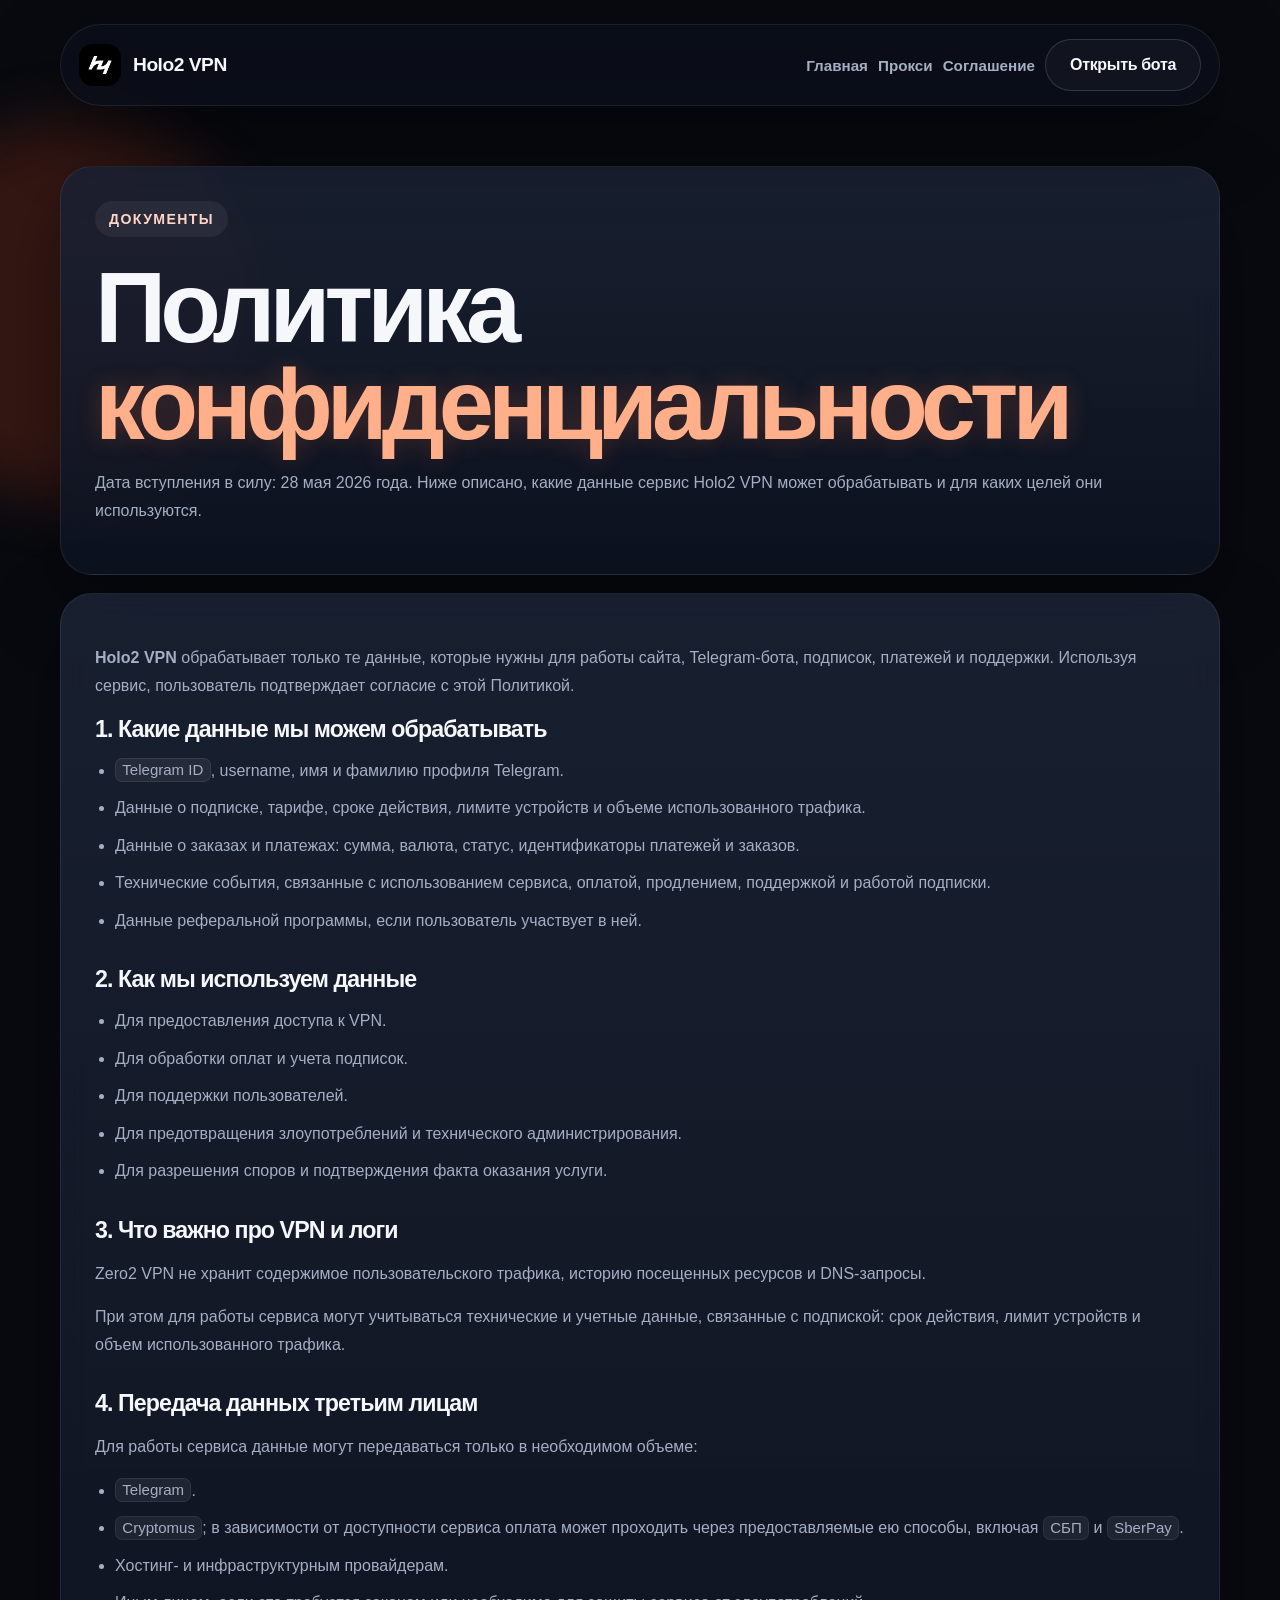
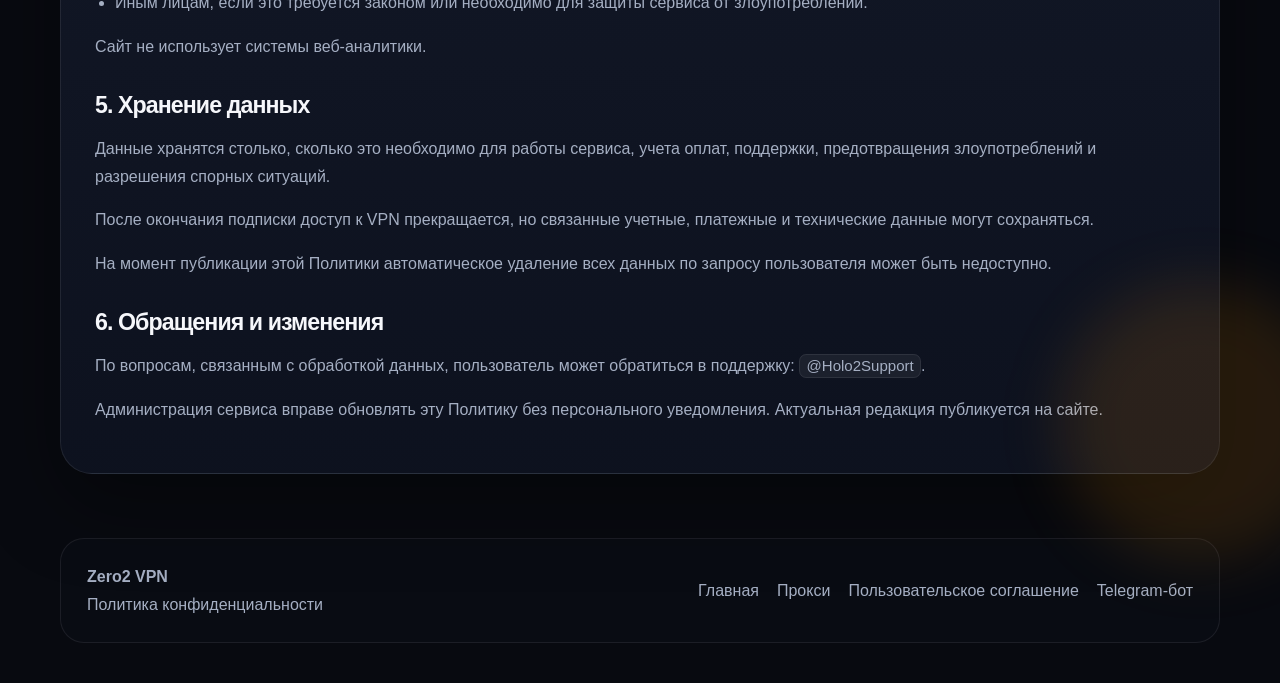
==== privacy.html @ 2878b049 "update all" ====
﻿<!doctype html>
<html lang="ru">
  <head>
    <meta charset="UTF-8">
    <meta name="viewport" content="width=device-width, initial-scale=1.0, viewport-fit=cover">
    <title>Политика конфиденциальности — Holo2 VPN</title>
    <meta name="description" content="Политика конфиденциальности Holo2 VPN: порядок обработки данных, платежей и технической информации сервиса.">
    <link rel="preconnect" href="https://fonts.googleapis.com">
    <link rel="preconnect" href="https://fonts.gstatic.com" crossorigin="">
    <link href="css2?family=Manrope:wght@500;700;800&display=swap" rel="stylesheet">
    <link rel="icon" href="logo.png">
    <link rel="stylesheet" href="styles.css">
  </head>
  <body>
    <div class="page-shell">
      <header class="site-header">
        <div class="container">
          <div class="header-bar">
            <a class="brand" href="index.htm" data-local-href="index.html" aria-label="Zero2 VPN">
              <img src="logo.png" data-local-src="logo.png" alt="Логотип Zero2 VPN">
              <span class="brand-name">Holo2 VPN</span>
            </a>
            <div class="desktop-nav">
              <a class="nav-link" href="index.htm" data-local-href="index.html">Главная</a>
              <a class="nav-link" href="proxy.html" data-local-href="proxy.html">Прокси</a>
              <a class="nav-link" href="terms.html" data-local-href="terms.html">Соглашение</a>
              <a class="button-secondary" href="https://t.me/holo2vpnbot" target="_blank" rel="noreferrer">
                Открыть бота
              </a>
            </div>
            <details class="menu">
              <summary class="menu-toggle" aria-label="Открыть меню">
                <span class="menu-icon"><span></span></span>
              </summary>
              <nav class="menu-panel" aria-label="Основное меню">
                <a class="menu-link" href="index.htm" data-local-href="index.html">Главная</a>
                <a class="menu-link" href="proxy.html" data-local-href="proxy.html">Прокси для Telegram</a>
                <a class="menu-link" href="privacy.html" data-local-href="privacy.html">Политика конфиденциальности</a>
                <a class="menu-link" href="terms.html" data-local-href="terms.html">Пользовательское соглашение</a>
                <a class="button-secondary" href="https://t.me/holo2vpnbot" target="_blank" rel="noreferrer">
                  Открыть бота
                </a>
              </nav>
            </details>
          </div>
        </div>
      </header>

      <main>
        <section class="legal-hero">
          <div class="container">
            <div class="panel">
              <span class="eyebrow">Документы</span>
              <h1>
                Политика
                <span class="accent">конфиденциальности</span>
              </h1>
              <p>
                Дата вступления в силу: 28 мая 2026 года. Ниже описано, какие данные
                сервис Holo2 VPN может обрабатывать и для каких целей они используются.
              </p>
            </div>
          </div>
        </section>

        <section class="legal-content">
          <div class="container">
            <article class="panel">
              <p>
                <strong>Holo2 VPN</strong> обрабатывает только те данные, которые нужны
                для работы сайта, Telegram-бота, подписок, платежей и поддержки.
                Используя сервис, пользователь подтверждает согласие с этой Политикой.
              </p>

              <h2>1. Какие данные мы можем обрабатывать</h2>
              <ul>
                <li><code>Telegram ID</code>, username, имя и фамилию профиля Telegram.</li>
                <li>Данные о подписке, тарифе, сроке действия, лимите устройств и объеме использованного трафика.</li>
                <li>Данные о заказах и платежах: сумма, валюта, статус, идентификаторы платежей и заказов.</li>
                <li>Технические события, связанные с использованием сервиса, оплатой, продлением, поддержкой и работой подписки.</li>
                <li>Данные реферальной программы, если пользователь участвует в ней.</li>
              </ul>

              <h2>2. Как мы используем данные</h2>
              <ul>
                <li>Для предоставления доступа к VPN.</li>
                <li>Для обработки оплат и учета подписок.</li>
                <li>Для поддержки пользователей.</li>
                <li>Для предотвращения злоупотреблений и технического администрирования.</li>
                <li>Для разрешения споров и подтверждения факта оказания услуги.</li>
              </ul>

              <h2>3. Что важно про VPN и логи</h2>
              <p>
                Zero2 VPN не хранит содержимое пользовательского трафика, историю
                посещенных ресурсов и DNS-запросы.
              </p>
              <p>
                При этом для работы сервиса могут учитываться технические и учетные
                данные, связанные с подпиской: срок действия, лимит устройств и объем
                использованного трафика.
              </p>

              <h2>4. Передача данных третьим лицам</h2>
              <p>Для работы сервиса данные могут передаваться только в необходимом объеме:</p>
              <ul>
                <li><code>Telegram</code>.</li>
                <li><code>Cryptomus</code>; в зависимости от доступности сервиса оплата может проходить через предоставляемые ею способы, включая <code>СБП</code> и <code>SberPay</code>.</li>
                <li>Хостинг- и инфраструктурным провайдерам.</li>
                <li>Иным лицам, если это требуется законом или необходимо для защиты сервиса от злоупотреблений.</li>
              </ul>
              <p>Сайт не использует системы веб-аналитики.</p>

              <h2>5. Хранение данных</h2>
              <p>
                Данные хранятся столько, сколько это необходимо для работы сервиса,
                учета оплат, поддержки, предотвращения злоупотреблений и разрешения
                спорных ситуаций.
              </p>
              <p>
                После окончания подписки доступ к VPN прекращается, но связанные
                учетные, платежные и технические данные могут сохраняться.
              </p>
              <p>
                На момент публикации этой Политики автоматическое удаление всех данных
                по запросу пользователя может быть недоступно.
              </p>

              <h2>6. Обращения и изменения</h2>
              <p>
                По вопросам, связанным с обработкой данных, пользователь может
                обратиться в поддержку: <a href="https://t.me/Holo2Support" target="_blank" rel="noreferrer"><code>@Holo2Support</code></a>.
              </p>
              <p>
                Администрация сервиса вправе обновлять эту Политику без персонального
                уведомления. Актуальная редакция публикуется на сайте.
              </p>
            </article>
          </div>
        </section>
      </main>

      <footer class="site-footer">
        <div class="container">
          <div class="footer-bar">
            <div>
              <strong>Zero2 VPN</strong>
              <div class="muted">Политика конфиденциальности</div>
            </div>
            <nav class="footer-links" aria-label="Ссылки в подвале">
              <a href="index.htm" data-local-href="index.html">Главная</a>
              <a href="proxy.html" data-local-href="proxy.html">Прокси</a>
              <a href="terms.html" data-local-href="terms.html">Пользовательское соглашение</a>
              <a href="https://t.me/holo2vpnbot" target="_blank" rel="noreferrer">Telegram-бот</a>
            </nav>
          </div>
        </div>
      </footer>
    </div>
    <script>
      (function () {
        if (location.protocol !== "file:") return;
        document.querySelectorAll("[data-local-href]").forEach(function (node) {
          node.setAttribute("href", node.getAttribute("data-local-href"));
        });
        document.querySelectorAll("[data-local-src]").forEach(function (node) {
          node.setAttribute("src", node.getAttribute("data-local-src"));
        });
      })();
    </script>
  </body>
</html>
---- styles.css ----
:root {
  --bg: #090b12;
  --bg-soft: #111524;
  --panel: rgba(18, 24, 39, 0.78);
  --panel-strong: rgba(24, 31, 49, 0.92);
  --line: rgba(255, 255, 255, 0.08);
  --line-strong: rgba(255, 255, 255, 0.14);
  --text: #f6f7fb;
  --muted: #a5afc3;
  --accent: #ff5a1f;
  --accent-strong: #ff7b1d;
  --accent-soft: rgba(255, 113, 47, 0.18);
  --accent-glow: rgba(255, 91, 31, 0.32);
  --success: #69f0b7;
  --shadow: 0 30px 80px rgba(0, 0, 0, 0.38);
  --radius-xl: 32px;
  --radius-lg: 24px;
  --radius-md: 18px;
  --radius-sm: 14px;
  --container: 1160px;
}

*,
*::before,
*::after {
  box-sizing: border-box;
}

html {
  scroll-behavior: smooth;
  min-width: 320px;
  min-height: 100%;
  background-color: #080a10;
  background:
    radial-gradient(circle at 20% -18%, rgba(255, 97, 34, 0.28), transparent 36%),
    radial-gradient(circle at 88% -8%, rgba(255, 157, 0, 0.16), transparent 30%),
    linear-gradient(180deg, #0b0d14 0%, #080a10 48%, #080a10 100%);
}

body {
  margin: 0;
  min-width: 320px;
  min-height: 100vh;
  font-family: "Manrope", "Segoe UI", sans-serif;
  color: var(--text);
  background-color: #080a10;
}

/* Фиксированный фон закрывает белый canvas браузера на desktop и iOS. */
body::before {
  content: "";
  position: fixed;
  inset: -96px 0;
  z-index: -2;
  pointer-events: none;
  background-color: #080a10;
  background:
    radial-gradient(circle at 20% 0%, rgba(255, 97, 34, 0.26), transparent 34%),
    radial-gradient(circle at 88% 8%, rgba(255, 157, 0, 0.14), transparent 28%),
    linear-gradient(180deg, #0b0d14 0%, #080a10 100%);
}

/* Сетка осталась отдельным слоем, чтобы не ломать основной фон. */
body::after {
  content: "";
  position: fixed;
  inset: 0;
  z-index: -1;
  pointer-events: none;
  background-image:
    linear-gradient(rgba(255, 255, 255, 0.04) 1px, transparent 1px),
    linear-gradient(90deg, rgba(255, 255, 255, 0.04) 1px, transparent 1px);
  background-size: 52px 52px;
  mask-image: linear-gradient(180deg, rgba(0, 0, 0, 0.9), transparent 92%);
  opacity: 0.45;
}

a {
  color: inherit;
  text-decoration: none;
}

code {
  padding: 0.16em 0.42em;
  border-radius: 0.45rem;
  background: rgba(255, 255, 255, 0.06);
  border: 1px solid rgba(255, 255, 255, 0.08);
  font-family: "Manrope", "Segoe UI", sans-serif;
  font-size: 0.94em;
}

img {
  max-width: 100%;
  display: block;
}

.page-shell {
  position: relative;
  z-index: 0;
  min-height: 100vh;
  background: transparent;
  overflow-x: hidden;
}

.page-shell::before,
.page-shell::after {
  content: "";
  position: absolute;
  border-radius: 999px;
  filter: blur(30px);
  pointer-events: none;
}

.page-shell::before {
  width: 380px;
  height: 380px;
  top: 120px;
  left: -120px;
  background: rgba(255, 87, 34, 0.18);
}

.page-shell::after {
  width: 280px;
  height: 280px;
  right: -60px;
  bottom: 120px;
  background: rgba(255, 145, 0, 0.12);
}

.container {
  width: min(calc(100% - 32px), var(--container));
  margin: 0 auto;
}

.site-header {
  padding: 24px 0 18px;
  position: relative;
  z-index: 40;
}

.header-bar {
  display: flex;
  align-items: center;
  justify-content: space-between;
  gap: 20px;
  padding: 14px 18px;
  background: rgba(12, 16, 27, 0.72);
  border: 1px solid var(--line);
  border-radius: 999px;
  backdrop-filter: blur(16px);
  box-shadow: var(--shadow);
}

.brand {
  display: inline-flex;
  align-items: center;
  gap: 12px;
  font-weight: 800;
  letter-spacing: -0.03em;
}

.brand img {
  width: 42px;
  height: 42px;
  border-radius: 14px;
}

.brand-name {
  font-size: 1.2rem;
}

.brand-dot {
  width: 8px;
  height: 8px;
  border-radius: 50%;
  background: var(--success);
  box-shadow: 0 0 18px rgba(105, 240, 183, 0.8);
}

.desktop-nav {
  display: flex;
  align-items: center;
  gap: 10px;
  min-width: 0;
  flex-wrap: wrap;
  justify-content: flex-end;
}

.brand-badge {
  display: inline-flex;
  align-items: center;
  gap: 8px;
  padding: 8px 12px;
  border-radius: 999px;
  background: rgba(255, 255, 255, 0.05);
  color: var(--muted);
  font-size: 0.92rem;
  font-weight: 700;
}

.nav-link {
  color: var(--muted);
  font-weight: 700;
  font-size: 0.95rem;
}

.nav-link:hover,
.nav-link:focus-visible {
  color: var(--text);
}

.menu {
  position: relative;
  display: none;
}

.menu-toggle {
  list-style: none;
  display: inline-flex;
  align-items: center;
  justify-content: center;
  width: 52px;
  height: 52px;
  border-radius: 16px;
  border: 1px solid var(--line-strong);
  background: rgba(255, 255, 255, 0.04);
  cursor: pointer;
}

.menu-toggle::-webkit-details-marker {
  display: none;
}

.menu-toggle:hover,
.menu-toggle:focus-visible {
  background: rgba(255, 255, 255, 0.08);
}

.menu-icon {
  position: relative;
  width: 20px;
  height: 14px;
}

.menu-icon::before,
.menu-icon::after,
.menu-icon span {
  content: "";
  position: absolute;
  left: 0;
  width: 20px;
  height: 2px;
  border-radius: 999px;
  background: var(--text);
  transition:
    transform 180ms ease,
    opacity 180ms ease;
}

.menu-icon::before {
  top: 0;
}

.menu-icon span {
  top: 6px;
}

.menu-icon::after {
  top: 12px;
}

.menu[open] .menu-icon::before {
  transform: translateY(6px) rotate(45deg);
}

.menu[open] .menu-icon span {
  opacity: 0;
}

.menu[open] .menu-icon::after {
  transform: translateY(-6px) rotate(-45deg);
}

.menu-panel {
  position: absolute;
  top: calc(100% + 12px);
  right: 0;
  width: min(280px, calc(100vw - 32px));
  padding: 14px;
  display: grid;
  gap: 10px;
  background: rgba(12, 16, 27, 0.96);
  border: 1px solid var(--line);
  border-radius: 22px;
  box-shadow: var(--shadow);
  backdrop-filter: blur(20px);
  z-index: 80;
}

.menu-link {
  display: flex;
  align-items: center;
  justify-content: space-between;
  gap: 12px;
  min-height: 46px;
  padding: 0 14px;
  border-radius: 14px;
  color: var(--muted);
  font-weight: 700;
  background: rgba(255, 255, 255, 0.03);
  border: 1px solid rgba(255, 255, 255, 0.06);
}

.menu-link:hover,
.menu-link:focus-visible {
  color: var(--text);
  background-color: #080a10;
  background: rgba(255, 255, 255, 0.06);
}

.menu-link,
.button,
.button-secondary {
  transition:
    transform 180ms ease,
    background-color 180ms ease,
    border-color 180ms ease,
    color 180ms ease,
    box-shadow 180ms ease;
}

.button,
.button-secondary {
  display: inline-flex;
  align-items: center;
  justify-content: center;
  gap: 10px;
  border-radius: 999px;
  padding: 16px 24px;
  font-weight: 800;
  letter-spacing: -0.02em;
}

.button {
  background: linear-gradient(135deg, var(--accent) 0%, var(--accent-strong) 100%);
  color: #fff8f3;
  box-shadow: 0 18px 45px rgba(255, 87, 34, 0.32);
}

.button:hover,
.button:focus-visible,
.button-secondary:hover,
.button-secondary:focus-visible {
  transform: translateY(-1px);
}

.button-secondary {
  border: 1px solid var(--line-strong);
  background: rgba(255, 255, 255, 0.03);
  color: var(--text);
}

.hero {
  padding: 34px 0 24px;
}

.hero-grid {
  display: grid;
  grid-template-columns: minmax(0, 1.1fr) minmax(320px, 0.9fr);
  gap: 28px;
  align-items: start;
}

.panel {
  position: relative;
  background: linear-gradient(180deg, rgba(27, 34, 52, 0.88), rgba(14, 19, 32, 0.92));
  border: 1px solid var(--line);
  border-radius: var(--radius-xl);
  box-shadow: var(--shadow);
  backdrop-filter: blur(16px);
}

.hero-copy {
  padding: 46px;
}

.eyebrow {
  display: inline-flex;
  align-items: center;
  gap: 10px;
  padding: 10px 14px;
  border-radius: 999px;
  background: rgba(255, 255, 255, 0.06);
  color: #ffd6c7;
  font-size: 0.88rem;
  font-weight: 800;
  text-transform: uppercase;
  letter-spacing: 0.1em;
}

.hero h1,
.legal-hero h1 {
  margin: 22px 0 16px;
  font-size: clamp(3.1rem, 8vw, 6.2rem);
  line-height: 0.98;
  letter-spacing: -0.06em;
  word-break: normal;
  overflow-wrap: normal;
}

.hero h1 .accent,
.legal-hero h1 .accent,
.section-title .accent {
  color: #ffb08b;
  text-shadow: 0 0 24px rgba(255, 118, 63, 0.22);
}

.hero-text,
.lead,
.legal-hero p,
.card p,
.legal-content p,
.legal-content li,
.site-footer {
  color: var(--muted);
  line-height: 1.72;
}

.hero-text {
  max-width: 44rem;
  font-size: 1.08rem;
}

.legal-hero p,
.legal-content p,
.legal-content li {
  word-break: normal;
  overflow-wrap: break-word;
}

.hero-actions {
  display: flex;
  flex-wrap: wrap;
  gap: 14px;
  margin-top: 28px;
}

.hero-tags {
  display: flex;
  flex-wrap: wrap;
  gap: 12px;
  margin-top: 24px;
}

.hero-tags span {
  padding: 12px 16px;
  border-radius: 999px;
  border: 1px solid var(--line);
  background: rgba(255, 255, 255, 0.04);
  color: #d7deef;
  font-weight: 700;
}

.hero-side {
  padding: 26px;
  display: flex;
  flex-direction: column;
  justify-content: flex-start;
  gap: 18px;
  overflow: hidden;
  align-self: start;
}

.hero-side::before {
  content: "";
  position: absolute;
  inset: 0;
  background:
    linear-gradient(155deg, rgba(255, 114, 49, 0.14), transparent 42%),
    radial-gradient(circle at bottom right, rgba(255, 174, 0, 0.18), transparent 36%);
  pointer-events: none;
}

.status-card {
  position: relative;
  padding: 24px;
  border-radius: var(--radius-lg);
  background: rgba(255, 255, 255, 0.04);
  border: 1px solid rgba(255, 255, 255, 0.09);
}

.status-card strong {
  display: block;
  font-size: 1.7rem;
  letter-spacing: -0.05em;
  margin-top: 4px;
}

.status-card small {
  color: var(--muted);
  font-weight: 700;
  text-transform: uppercase;
  letter-spacing: 0.08em;
}

.metric-grid {
  position: relative;
  display: grid;
  grid-template-columns: repeat(2, minmax(0, 1fr));
  gap: 14px;
}

.metric {
  padding: 20px;
  border-radius: var(--radius-md);
  background: rgba(9, 12, 22, 0.55);
  border: 1px solid rgba(255, 255, 255, 0.06);
  min-width: 0;
}

.metric .value {
  display: block;
  margin-top: 8px;
  font-size: clamp(1.15rem, 3vw, 1.5rem);
  font-weight: 800;
  letter-spacing: -0.04em;
  overflow-wrap: anywhere;
}

.metric .label {
  color: var(--muted);
  font-size: 0.9rem;
  font-weight: 700;
}

.section {
  padding: 26px 0;
}

.section-head {
  display: flex;
  align-items: end;
  justify-content: space-between;
  gap: 20px;
  margin-bottom: 18px;
}

.section-title {
  margin: 0;
  font-size: clamp(2rem, 4vw, 3rem);
  letter-spacing: -0.05em;
}

.lead {
  margin: 0;
  max-width: 42rem;
}

.cards-grid {
  display: grid;
  grid-template-columns: repeat(3, minmax(0, 1fr));
  gap: 18px;
}

.card {
  padding: 28px;
}

.card-icon {
  width: 52px;
  height: 52px;
  display: grid;
  place-items: center;
  border-radius: 16px;
  background: linear-gradient(135deg, rgba(255, 104, 49, 0.22), rgba(255, 170, 0, 0.18));
  border: 1px solid rgba(255, 255, 255, 0.08);
  font-weight: 900;
  color: #ffd3bf;
}

.card h3 {
  margin: 18px 0 10px;
  font-size: 1.3rem;
  letter-spacing: -0.04em;
}

.steps-grid {
  display: grid;
  grid-template-columns: repeat(3, minmax(0, 1fr));
  gap: 18px;
}

.step-card {
  padding: 28px;
}

.step-index {
  width: 42px;
  height: 42px;
  display: inline-grid;
  place-items: center;
  border-radius: 14px;
  background: rgba(255, 255, 255, 0.06);
  color: #ffd8ca;
  font-weight: 900;
}

.step-card h3 {
  margin: 16px 0 10px;
  font-size: 1.24rem;
  letter-spacing: -0.04em;
}

.cta-block {
  padding: 36px;
  display: flex;
  align-items: center;
  justify-content: space-between;
  gap: 22px;
  background:
    linear-gradient(135deg, rgba(255, 96, 32, 0.22), rgba(255, 166, 0, 0.12)),
    linear-gradient(180deg, rgba(21, 27, 42, 0.94), rgba(11, 16, 27, 0.96));
}

.cta-block h2 {
  margin: 0 0 8px;
  font-size: clamp(1.9rem, 4vw, 2.8rem);
  letter-spacing: -0.05em;
}

.cta-block p {
  margin: 0;
  max-width: 34rem;
  color: #d0d8eb;
}

.site-footer {
  padding: 28px 0 40px;
}

.footer-bar {
  display: flex;
  align-items: center;
  justify-content: space-between;
  gap: 18px;
  padding: 24px 26px;
  background: rgba(10, 13, 22, 0.7);
  border: 1px solid var(--line);
  border-radius: 24px;
}

.footer-links {
  display: flex;
  flex-wrap: wrap;
  gap: 18px;
}

.footer-links a:hover,
.footer-links a:focus-visible {
  color: var(--text);
}

.legal-hero {
  padding: 42px 0 18px;
}

.legal-hero .panel {
  padding: 34px;
}

.legal-content {
  padding: 0 0 36px;
}

.legal-content .panel {
  padding: 34px;
}

.legal-content h2 {
  margin: 32px 0 14px;
  font-size: 1.45rem;
  letter-spacing: -0.04em;
}

.legal-content h2:first-of-type {
  margin-top: 0;
}

.legal-content ul {
  margin: 14px 0 0;
  padding-left: 20px;
}

.legal-content li + li {
  margin-top: 10px;
}

.muted {
  color: var(--muted);
}

@media (max-width: 980px) {
  .hero-grid,
  .cards-grid,
  .steps-grid {
    grid-template-columns: 1fr;
  }

  .cta-block,
  .footer-bar,
  .section-head {
    align-items: start;
    flex-direction: column;
  }
}

@media (max-width: 720px) {
  .site-header {
    padding: 18px 0 16px;
  }

  .header-bar {
    padding: 14px 16px;
    border-radius: 22px;
  }

  .brand {
    justify-content: flex-start;
  }

  .desktop-nav {
    display: none;
  }

  .menu {
    display: block;
  }

  .hero-copy,
  .hero-side,
  .card,
  .step-card,
  .cta-block,
  .legal-hero .panel,
  .legal-content .panel {
    padding: 22px;
  }

  .hero h1,
  .legal-hero h1 {
    font-size: clamp(2rem, 10vw, 3.2rem);
    line-height: 1;
    letter-spacing: -0.05em;
  }

  .legal-hero h1 {
    font-size: clamp(1.45rem, 7.1vw, 2.15rem);
    line-height: 1.08;
    letter-spacing: -0.03em;
  }

  .legal-hero h1 .accent {
    display: block;
    max-width: 100%;
  }

  .hero-text {
    font-size: 1rem;
  }

  .metric-grid {
    grid-template-columns: 1fr;
  }

  .button,
  .button-secondary {
    width: 100%;
  }

  .hero-tags span,
  code {
    overflow-wrap: anywhere;
  }
}

.proxy-root {
  background-color: #06111f;
  background:
    radial-gradient(circle at 18% -10%, rgba(61, 193, 255, 0.18), transparent 34%),
    radial-gradient(circle at 88% 0%, rgba(63, 133, 255, 0.16), transparent 28%),
    linear-gradient(180deg, #06111f 0%, #09121d 44%, #0b131c 100%);
}

.proxy-page {
  background-color: #06111f;
}

.proxy-page::before {
  content: "";
  position: fixed;
  inset: -96px 0;
  z-index: -2;
  pointer-events: none;
  background-color: #06111f;
  background:
    radial-gradient(circle at 18% 2%, rgba(72, 136, 255, 0.16), transparent 30%),
    radial-gradient(circle at 86% 10%, rgba(66, 168, 255, 0.12), transparent 24%),
    linear-gradient(180deg, #06111f 0%, #0b131c 100%);
}

.proxy-page::after {
  content: "";
  position: fixed;
  inset: 0;
  z-index: -1;
  pointer-events: none;
  background-image:
    linear-gradient(rgba(255, 255, 255, 0.04) 1px, transparent 1px),
    linear-gradient(90deg, rgba(255, 255, 255, 0.04) 1px, transparent 1px);
  background-size: 52px 52px;
  mask-image: linear-gradient(180deg, rgba(0, 0, 0, 0.9), transparent 92%);
  opacity: 0.45;
}

.proxy-page .page-shell::before {
  width: 420px;
  height: 420px;
  top: 140px;
  left: -140px;
  background: rgba(47, 92, 201, 0.14);
}

.proxy-page .page-shell::after {
  width: 320px;
  height: 320px;
  right: -80px;
  bottom: 160px;
  background: rgba(58, 203, 255, 0.1);
}

.proxy-page .header-bar,
.proxy-page .footer-bar {
  background: rgba(7, 18, 31, 0.82);
}

.proxy-page .panel {
  background: linear-gradient(180deg, rgba(12, 25, 42, 0.96), rgba(9, 17, 29, 0.96));
}

.proxy-page .button {
  background: linear-gradient(135deg, #22a3ff 0%, #4ad8ff 100%);
  color: #021019;
  box-shadow: 0 18px 45px rgba(43, 165, 255, 0.28);
}

.proxy-page .button-secondary {
  background: rgba(255, 255, 255, 0.03);
  border-color: rgba(110, 194, 255, 0.22);
}

.proxy-page code {
  background: rgba(255, 255, 255, 0.04);
  border-color: rgba(255, 255, 255, 0.06);
}

.proxy-main {
  padding-bottom: 34px;
}

.proxy-stage {
  padding: 36px 0 18px;
}

.proxy-hero-panel {
  padding: 54px 54px 30px;
  overflow: hidden;
}

.proxy-hero-panel::before {
  content: "";
  position: absolute;
  inset: 0;
  background:
    linear-gradient(135deg, rgba(79, 170, 255, 0.08), transparent 42%),
    radial-gradient(circle at top right, rgba(83, 125, 232, 0.12), transparent 32%);
  pointer-events: none;
}

.proxy-hero-copy,
.proxy-hero-line {
  position: relative;
  z-index: 1;
}

.proxy-hero-copy {
  max-width: 760px;
}

.proxy-kicker {
  display: inline-flex;
  align-items: center;
  min-height: 38px;
  padding: 0 14px;
  border-radius: 999px;
  background: rgba(79, 170, 255, 0.12);
  border: 1px solid rgba(110, 194, 255, 0.18);
  color: #d6efff;
  font-size: 0.82rem;
  font-weight: 800;
  letter-spacing: 0.1em;
  text-transform: uppercase;
}

.proxy-hero-copy h1 {
  margin: 22px 0 16px;
  font-size: clamp(3rem, 7vw, 5.6rem);
  line-height: 0.98;
  letter-spacing: -0.06em;
}

.proxy-hero-copy h1 span {
  display: block;
  color: #a8ddff;
}

.proxy-hero-copy p {
  margin: 0;
  max-width: 44rem;
  color: var(--muted);
  font-size: 1.08rem;
  line-height: 1.72;
}

.proxy-hero-actions {
  display: flex;
  flex-wrap: wrap;
  gap: 14px;
  margin-top: 30px;
}

.proxy-primary-action {
  min-width: 260px;
}

.proxy-hero-note {
  margin-top: 16px;
  color: var(--muted);
  line-height: 1.62;
}

.proxy-hero-line {
  display: grid;
  grid-template-columns: repeat(3, minmax(0, 1fr));
  gap: 16px;
  margin-top: 34px;
  padding-top: 24px;
  border-top: 1px solid rgba(255, 255, 255, 0.08);
}

.proxy-inline-metric {
  padding: 18px 20px;
  border-radius: 20px;
  background: rgba(255, 255, 255, 0.035);
  border: 1px solid rgba(110, 194, 255, 0.12);
}

.proxy-inline-metric span {
  display: block;
  color: var(--muted);
  font-size: 0.84rem;
  font-weight: 700;
  text-transform: uppercase;
  letter-spacing: 0.08em;
}

.proxy-inline-metric strong {
  display: block;
  margin-top: 8px;
  font-size: 1.2rem;
  font-weight: 800;
  letter-spacing: -0.03em;
  overflow-wrap: anywhere;
}

.proxy-section {
  padding: 22px 0;
}

.proxy-section-head {
  max-width: 720px;
  margin-bottom: 18px;
}

.proxy-section-head h2 {
  margin: 14px 0 10px;
  font-size: clamp(2rem, 4vw, 3rem);
  letter-spacing: -0.05em;
}

.proxy-section-head p {
  margin: 0;
  color: var(--muted);
  line-height: 1.72;
}

.proxy-manual-grid {
  display: grid;
  grid-template-columns: repeat(2, minmax(0, 1fr));
  gap: 18px;
}

.proxy-manual-card {
  padding: 28px;
  background:
    linear-gradient(180deg, rgba(79, 170, 255, 0.04), rgba(255, 255, 255, 0.02)),
    linear-gradient(180deg, rgba(12, 25, 42, 0.96), rgba(9, 17, 29, 0.96));
}

.proxy-manual-card-wide {
  grid-column: 1 / -1;
}

.proxy-manual-card span {
  display: block;
  color: var(--muted);
  font-size: 0.84rem;
  font-weight: 700;
  text-transform: uppercase;
  letter-spacing: 0.08em;
}

.proxy-manual-card strong {
  display: block;
  margin-top: 10px;
  font-size: clamp(1.4rem, 3vw, 1.9rem);
  font-weight: 800;
  letter-spacing: -0.04em;
  overflow-wrap: anywhere;
}

.proxy-manual-card code {
  display: block;
  margin-top: 10px;
  padding: 16px 18px;
  overflow-wrap: anywhere;
}

.proxy-steps-grid {
  display: grid;
  grid-template-columns: repeat(3, minmax(0, 1fr));
  gap: 18px;
}

.proxy-step-card {
  padding: 28px;
}

.proxy-step-number {
  width: 44px;
  height: 44px;
  display: inline-grid;
  place-items: center;
  border-radius: 14px;
  background: rgba(79, 170, 255, 0.14);
  color: #d8f1ff;
  font-weight: 900;
}

.proxy-step-card h3 {
  margin: 16px 0 10px;
  font-size: 1.22rem;
  letter-spacing: -0.04em;
}

.proxy-step-card p {
  margin: 0;
  color: var(--muted);
  line-height: 1.7;
}

.proxy-share-panel {
  display: flex;
  align-items: end;
  justify-content: space-between;
  gap: 24px;
  padding: 32px;
  background:
    linear-gradient(135deg, rgba(79, 170, 255, 0.1), rgba(83, 125, 232, 0.08)),
    linear-gradient(180deg, rgba(12, 25, 42, 0.96), rgba(9, 17, 29, 0.96));
}

.proxy-share-copy {
  max-width: 36rem;
}

.proxy-share-copy h2 {
  margin: 14px 0 10px;
  font-size: clamp(1.9rem, 4vw, 2.8rem);
  letter-spacing: -0.05em;
}

.proxy-share-copy p {
  margin: 0;
  color: var(--muted);
  line-height: 1.72;
}

.proxy-share-actions {
  width: min(100%, 420px);
  flex: 0 0 420px;
  display: grid;
  gap: 12px;
}

.proxy-share-url {
  padding: 18px 20px;
  border-radius: 20px;
  background: rgba(255, 255, 255, 0.035);
  border: 1px solid rgba(110, 194, 255, 0.12);
  font-size: 1.02rem;
  font-weight: 800;
  letter-spacing: -0.02em;
  overflow-wrap: anywhere;
}

.proxy-page .proxy-share-button {
  width: 100%;
  justify-content: center;
  font-family: "Manrope", "Segoe UI", sans-serif;
  font-size: 1rem;
  font-weight: 800;
  letter-spacing: 0;
  border-color: rgba(88, 174, 255, 0.54);
  background: linear-gradient(135deg, #1f78ff 0%, #35b6ff 100%);
  color: #eef8ff;
  box-shadow:
    inset 0 1px 0 rgba(255, 255, 255, 0.1),
    0 10px 24px rgba(35, 123, 255, 0.18);
}

.proxy-page .proxy-share-button:hover,
.proxy-page .proxy-share-button:focus-visible {
  background: linear-gradient(135deg, #1870f4 0%, #2daeff 100%);
  color: #eef9ff;
}

@media (max-width: 980px) {
  .proxy-hero-line,
  .proxy-manual-grid,
  .proxy-steps-grid {
    grid-template-columns: 1fr;
  }

  .proxy-share-panel {
    flex-direction: column;
    align-items: stretch;
  }

  .proxy-share-actions {
    width: 100%;
    flex-basis: auto;
  }
}

@media (max-width: 720px) {
  .proxy-hero-panel,
  .proxy-manual-card,
  .proxy-step-card,
  .proxy-share-panel {
    padding: 22px;
  }

  .proxy-hero-copy h1 {
    font-size: clamp(2.2rem, 10vw, 3.5rem);
    line-height: 1;
  }

  .proxy-kicker {
    min-height: 34px;
    padding: 0 12px;
    font-size: 0.74rem;
    letter-spacing: 0.08em;
  }

  .proxy-hero-copy p,
  .proxy-section-head p,
  .proxy-step-card p,
  .proxy-share-copy p,
  .proxy-hero-note {
    font-size: 0.98rem;
    line-height: 1.64;
  }

  .proxy-section-head h2,
  .proxy-share-copy h2 {
    font-size: clamp(1.6rem, 7vw, 2.15rem);
    line-height: 1.08;
  }

  .proxy-hero-actions .button,
  .proxy-hero-actions .button-secondary {
    width: 100%;
  }

  .proxy-primary-action {
    min-width: 0;
  }

  .proxy-hero-actions,
  .proxy-share-actions {
    gap: 10px;
  }

  .proxy-hero-line {
    margin-top: 24px;
    padding-top: 18px;
    gap: 12px;
  }

  .proxy-inline-metric,
  .proxy-share-url {
    padding: 16px;
    border-radius: 18px;
  }

  .proxy-manual-card strong,
  .proxy-inline-metric strong {
    font-size: 1.06rem;
    line-height: 1.3;
  }

  .proxy-manual-card code {
    padding: 14px;
    font-size: 0.92rem;
  }

  .proxy-step-card h3 {
    font-size: 1.08rem;
  }

  .proxy-hero-line,
  .proxy-manual-grid,
  .proxy-steps-grid {
    grid-template-columns: 1fr;
  }
}
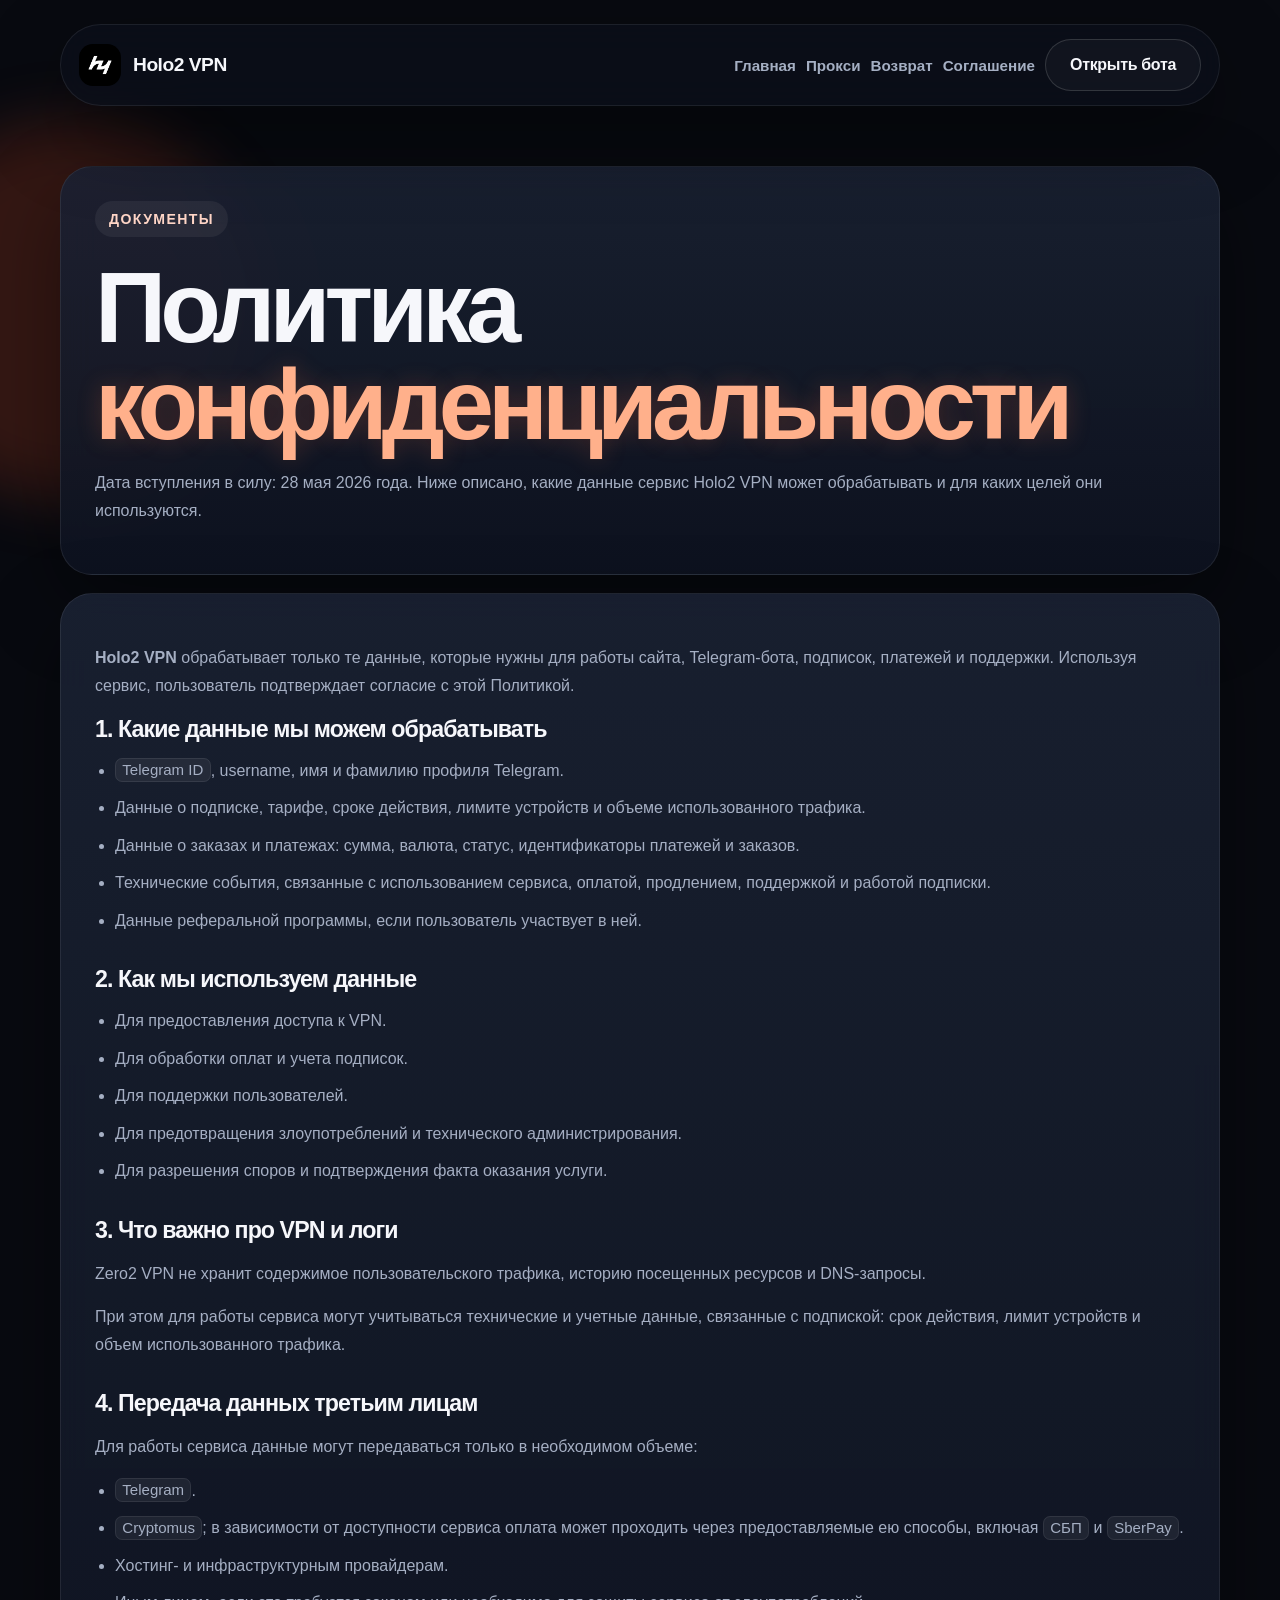
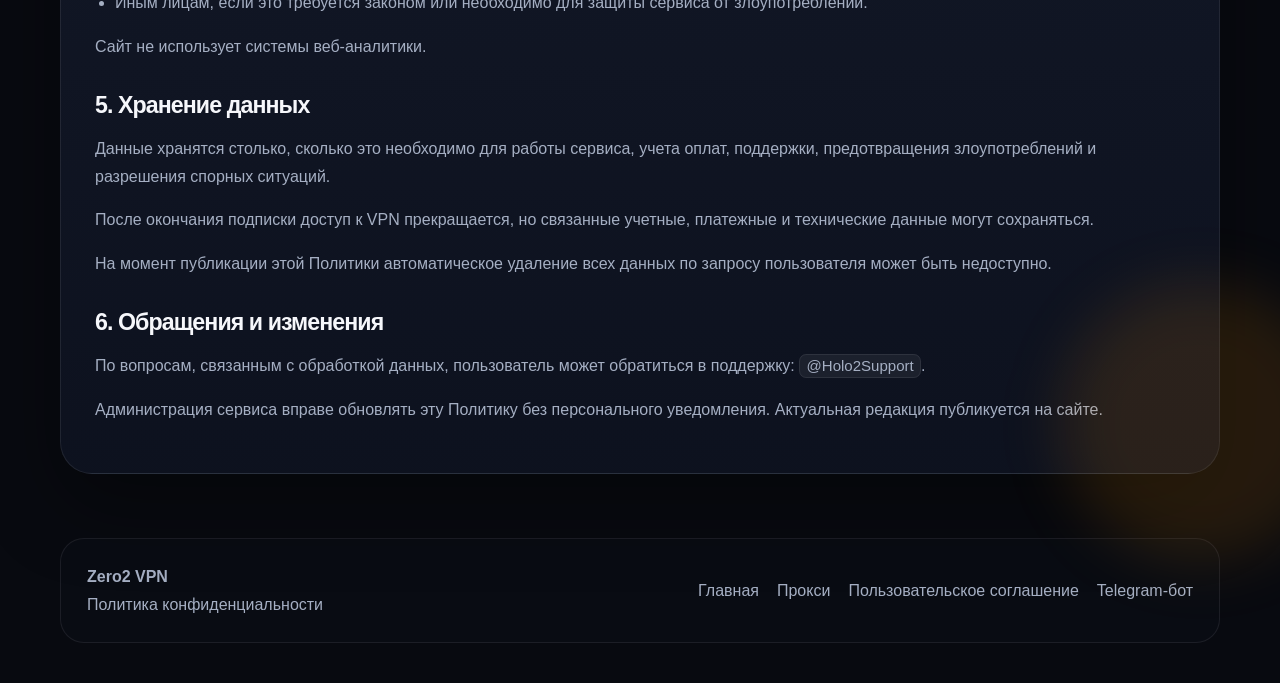
==== commit 35c4066f: "гзвфеу" ====
--- a/privacy.html
+++ b/privacy.html
@@ -23,6 +23,7 @@
             <div class="desktop-nav">
               <a class="nav-link" href="index.htm" data-local-href="index.html">Главная</a>
               <a class="nav-link" href="proxy.html" data-local-href="proxy.html">Прокси</a>
+              <a class="nav-link" href="refund-policy.html" data-local-href="refund-policy.html">Возврат</a>
               <a class="nav-link" href="terms.html" data-local-href="terms.html">Соглашение</a>
               <a class="button-secondary" href="https://t.me/holo2vpnbot" target="_blank" rel="noreferrer">
                 Открыть бота
@@ -36,6 +37,7 @@
                 <a class="menu-link" href="index.htm" data-local-href="index.html">Главная</a>
                 <a class="menu-link" href="proxy.html" data-local-href="proxy.html">Прокси для Telegram</a>
                 <a class="menu-link" href="privacy.html" data-local-href="privacy.html">Политика конфиденциальности</a>
+                <a class="menu-link" href="refund-policy.html" data-local-href="refund-policy.html">Политика возврата</a>
                 <a class="menu-link" href="terms.html" data-local-href="terms.html">Пользовательское соглашение</a>
                 <a class="button-secondary" href="https://t.me/holo2vpnbot" target="_blank" rel="noreferrer">
                   Открыть бота
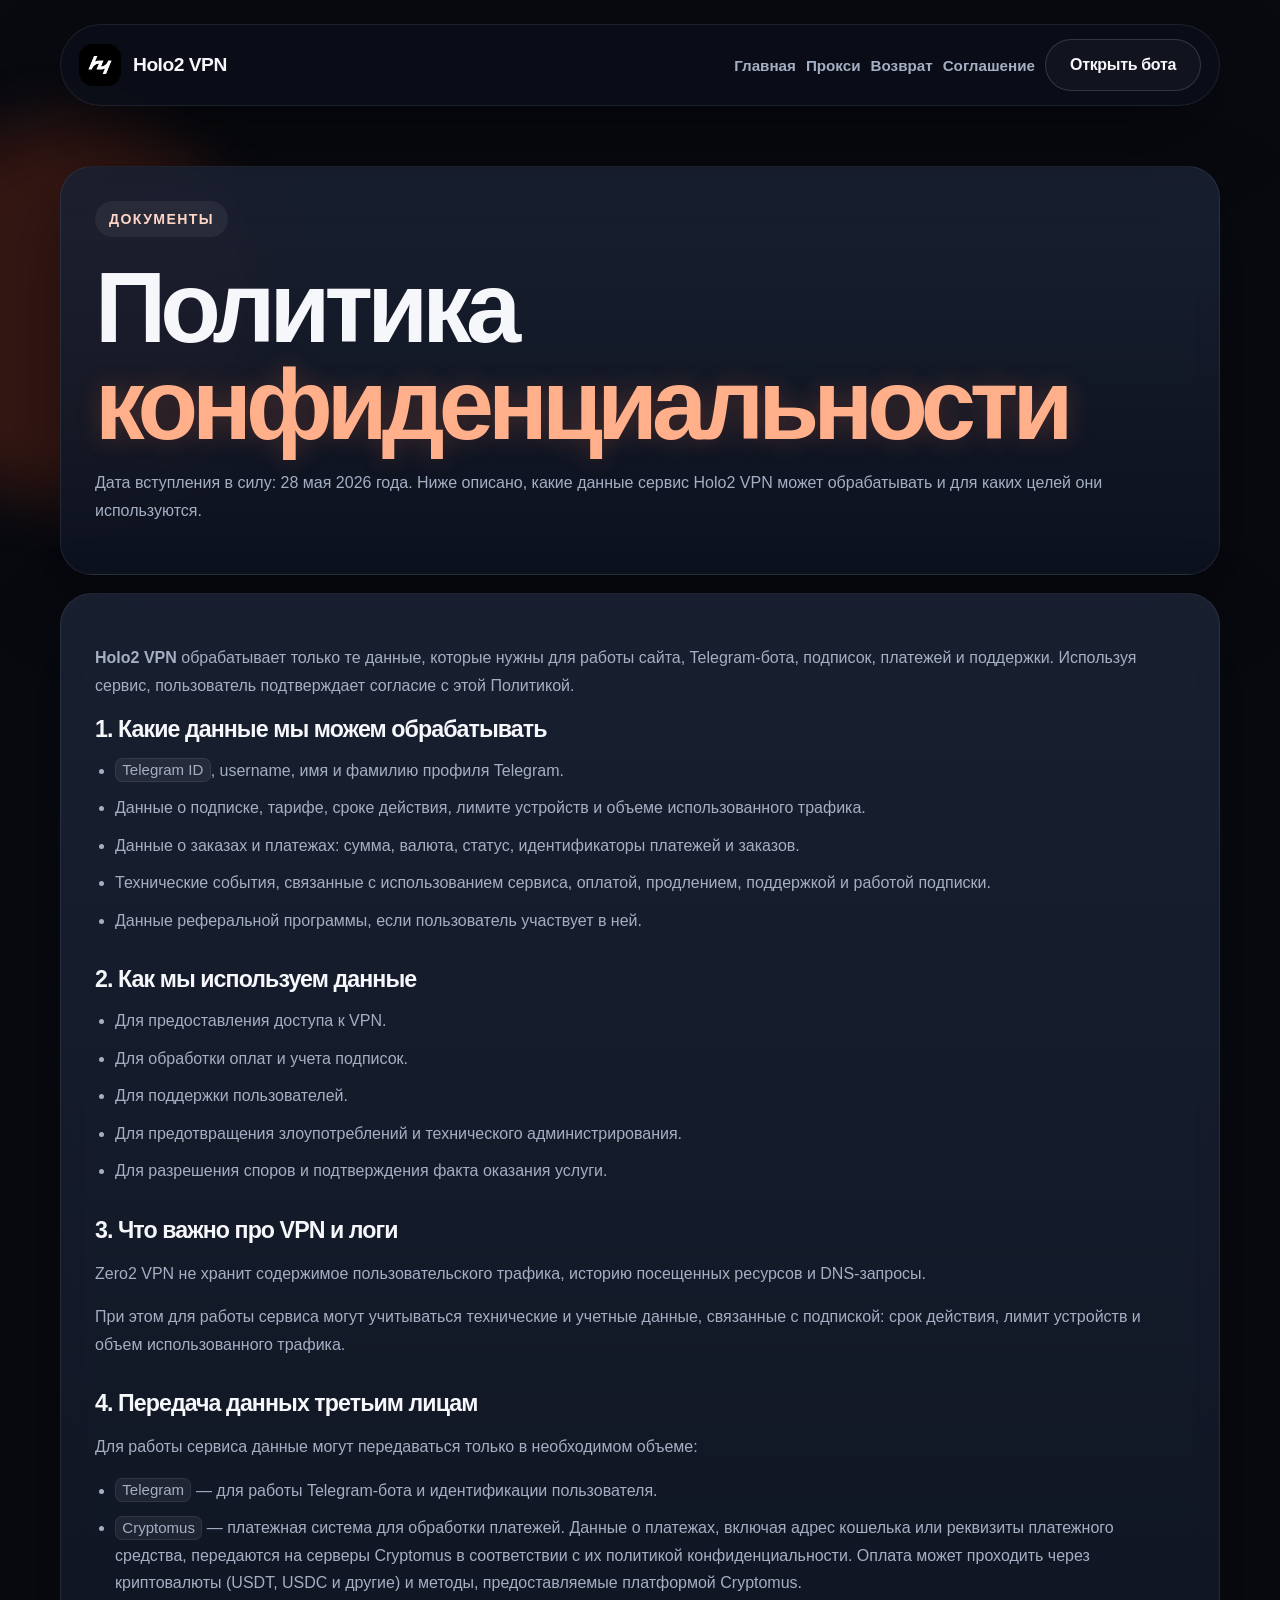
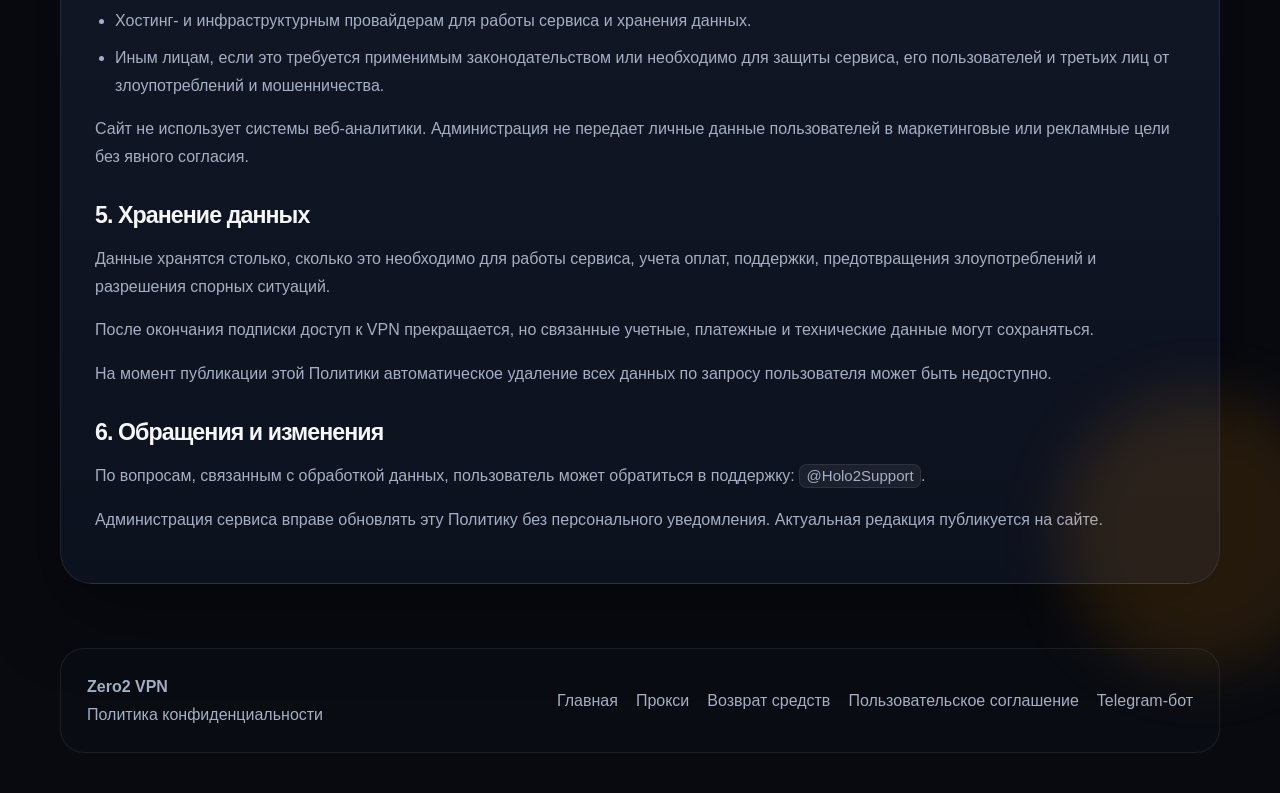
==== commit 59585665: "update" ====
--- a/privacy.html
+++ b/privacy.html
@@ -106,12 +106,14 @@
               <h2>4. Передача данных третьим лицам</h2>
               <p>Для работы сервиса данные могут передаваться только в необходимом объеме:</p>
               <ul>
-                <li><code>Telegram</code>.</li>
-                <li><code>Cryptomus</code>; в зависимости от доступности сервиса оплата может проходить через предоставляемые ею способы, включая <code>СБП</code> и <code>SberPay</code>.</li>
-                <li>Хостинг- и инфраструктурным провайдерам.</li>
-                <li>Иным лицам, если это требуется законом или необходимо для защиты сервиса от злоупотреблений.</li>
+                <li><code>Telegram</code> — для работы Telegram-бота и идентификации пользователя.</li>
+                <li><code>Cryptomus</code> — платежная система для обработки платежей. Данные о платежах, включая адрес кошелька или реквизиты платежного средства, передаются на серверы Cryptomus в соответствии с их политикой конфиденциальности. Оплата может проходить через криптовалюты (USDT, USDC и другие) и методы, предоставляемые платформой Cryptomus.</li>
+                <li>Хостинг- и инфраструктурным провайдерам для работы сервиса и хранения данных.</li>
+                <li>Иным лицам, если это требуется применимым законодательством или необходимо для защиты сервиса, его пользователей и третьих лиц от злоупотреблений и мошенничества.</li>
               </ul>
-              <p>Сайт не использует системы веб-аналитики.</p>
+              <p>
+                Сайт не использует системы веб-аналитики. Администрация не передает личные данные пользователей в маркетинговые или рекламные цели без явного согласия.
+              </p>
 
               <h2>5. Хранение данных</h2>
               <p>
@@ -152,6 +154,7 @@
             <nav class="footer-links" aria-label="Ссылки в подвале">
               <a href="index.htm" data-local-href="index.html">Главная</a>
               <a href="proxy.html" data-local-href="proxy.html">Прокси</a>
+              <a href="refund-policy.html" data-local-href="refund-policy.html">Возврат средств</a>
               <a href="terms.html" data-local-href="terms.html">Пользовательское соглашение</a>
               <a href="https://t.me/holo2vpnbot" target="_blank" rel="noreferrer">Telegram-бот</a>
             </nav>
